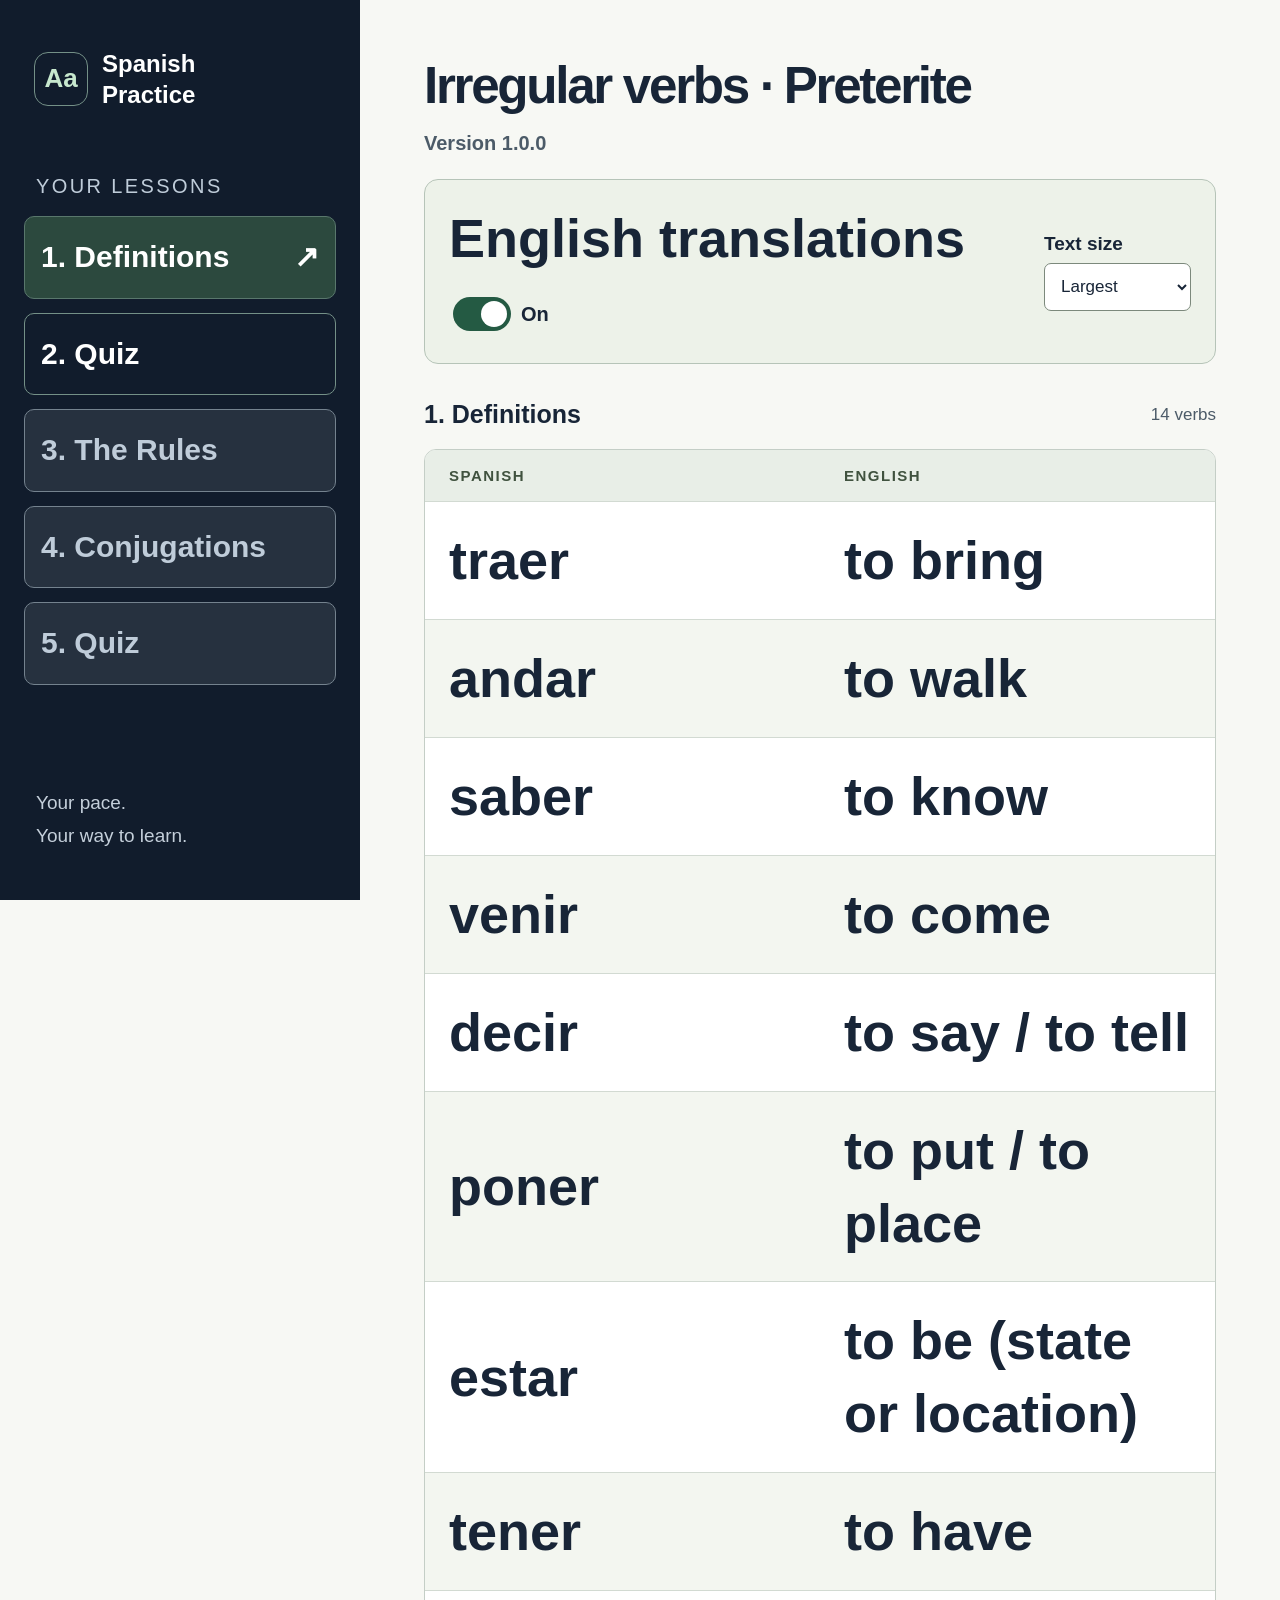
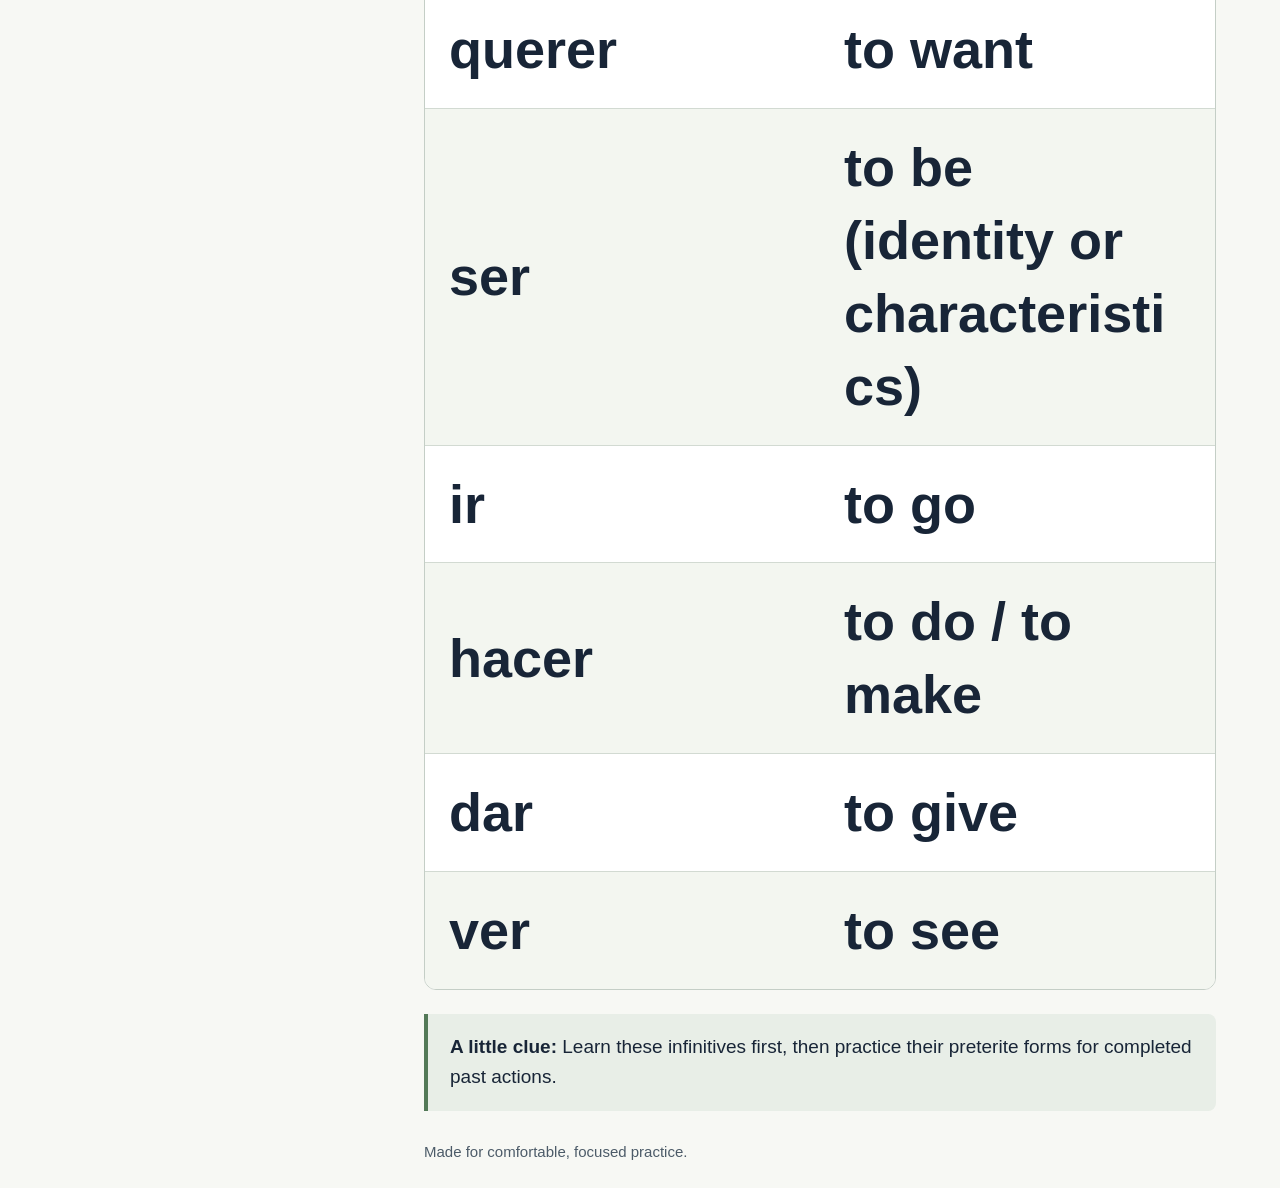
==== index.html @ ded99531 "Create irregular preterite practice lesson" ====
<!doctype html>
<html lang="en" data-text-size="largest">
<head>
  <meta charset="UTF-8">
  <meta name="viewport" content="width=device-width, initial-scale=1">
  <meta name="theme-color" content="#111c2c">
  <title>Spanish Practice · Definitions</title>
  <link rel="stylesheet" href="styles.css?v=1.0.0">
</head>
<body>
  <a class="skip-link" href="#main-content">Skip to lesson</a>
  <div class="app">
    <aside class="sidebar" aria-label="Lesson navigation">
      <div class="brand"><span class="brand-icon" aria-hidden="true">Aa</span><span>Spanish<br>Practice</span></div>
      <p class="sidebar-caption">YOUR LESSONS</p>
      <nav aria-label="Lessons">
        <button class="lesson active" id="definitions-link" aria-current="page" aria-controls="definitions">1. Definitions<span aria-hidden="true">↗</span></button>
        <button class="lesson" id="quiz-link" aria-controls="quiz">2. Quiz</button>
        <button class="lesson" id="rules-link" aria-controls="rules" disabled aria-disabled="true" title="Get 100% on 2. Quiz to unlock this lesson.">3. The Rules</button>
        <button class="lesson" id="conjugations-link" aria-controls="conjugations" disabled aria-disabled="true" title="Get 100% on 2. Quiz to unlock this lesson.">4. Conjugations</button>
        <button class="lesson" id="conjugation-quiz-link" aria-controls="quiz" disabled aria-disabled="true" title="Get 100% on 2. Quiz to unlock this lesson.">5. Quiz</button>
      </nav>
      <p class="sidebar-note">Your pace.<br>Your way to learn.</p>
    </aside>
    <main id="main-content" tabindex="-1">
      <header>
        <h1>Irregular verbs · Preterite</h1>
      </header>
      <p class="version">Version 1.0.0</p>
      <section class="controls" aria-label="Display settings">
        <div class="translation-control">
          <label id="translation-label" for="translations">English translations</label>
          <button id="translations" class="switch" role="switch" aria-checked="true" aria-labelledby="translation-label"><span class="switch-track" aria-hidden="true"><span></span></span><span id="switch-state" aria-hidden="true">On</span></button>
        </div>
        <div class="size-control"><label for="text-size">Text size</label><select id="text-size"><option value="standard">Large</option><option value="larger">Extra large</option><option value="largest" selected>Largest</option></select></div>
      </section>
      <div id="definitions">
      <section class="vocabulary" aria-labelledby="list-title">
        <div class="list-heading"><h2 id="list-title">1. Definitions</h2><span>14 verbs</span></div>
        <table>
          <caption class="sr-only">Common beginner Spanish irregular verbs and their English translations</caption>
          <thead><tr><th scope="col">SPANISH</th><th scope="col" class="english">ENGLISH</th></tr></thead>
          <tbody>
            <tr><th scope="row" lang="es">traer</th><td class="english">to bring</td></tr>
            <tr><th scope="row" lang="es">andar</th><td class="english">to walk</td></tr>
            <tr><th scope="row" lang="es">saber</th><td class="english">to know</td></tr>
            <tr><th scope="row" lang="es">venir</th><td class="english">to come</td></tr>
            <tr><th scope="row" lang="es">decir</th><td class="english">to say / to tell</td></tr>
            <tr><th scope="row" lang="es">poner</th><td class="english">to put / to place</td></tr>
            <tr><th scope="row" lang="es">estar</th><td class="english">to be (state or location)</td></tr>
            <tr><th scope="row" lang="es">tener</th><td class="english">to have</td></tr>
            <tr><th scope="row" lang="es">querer</th><td class="english">to want</td></tr>
            <tr><th scope="row" lang="es">ser</th><td class="english">to be (identity or characteristics)</td></tr>
            <tr><th scope="row" lang="es">ir</th><td class="english">to go</td></tr>
            <tr><th scope="row" lang="es">hacer</th><td class="english">to do / to make</td></tr>
            <tr><th scope="row" lang="es">dar</th><td class="english">to give</td></tr>
            <tr><th scope="row" lang="es">ver</th><td class="english">to see</td></tr>
          </tbody>
        </table>
      </section>
      <p class="tip"><strong>A little clue:</strong> Learn these infinitives first, then practice their preterite forms for completed past actions.</p>
      </div>
      <section id="quiz" aria-label="Quiz" hidden>
        <p id="quiz-progress"></p>
        <div id="quiz-question">
          <h3 id="quiz-word" lang="es" tabindex="-1"></h3>
          <div id="quiz-answers" role="group" aria-labelledby="quiz-word"></div>
        </div>
        <p id="quiz-feedback" role="status" aria-live="polite" aria-atomic="true"></p>
        <p id="quiz-answer-announcement" class="sr-only" role="status" aria-live="polite" aria-atomic="true"></p>
        <button id="quiz-restart" class="quiz-action" hidden>Start a new quiz</button>
      </section>
      <section id="rules" aria-labelledby="rules-title" hidden>
        <h2 id="rules-title" tabindex="-1">3. The Rules</h2>
        <article class="rule"><h3>1. Completed actions in the past</h3><p>Use the preterite for completed past actions. Match the form to the subject: yo, tú, él/ella/usted, nosotros/nosotras, vosotros/vosotras, ellos/ellas/ustedes. Usted uses the él/ella form; ustedes uses the ellos/ellas form.</p></article>
        <article class="rule"><h3>2. Irregular stems</h3><p>Learn these stems: traer → traj-, andar → anduv-, saber → sup-, venir → vin-, decir → dij-, poner → pus-, estar → estuv-, tener → tuv-, querer → quis-, hacer → hic-. Add -e, -iste, -o, -imos, -isteis, -ieron. These forms have no written accent marks.</p></article>
        <article class="rule"><h3>3. Special forms: hacer, decir, traer</h3><p>Hacer changes hic- to hiz- in él/ella/usted: hizo. The j-stems use -eron: dijeron and trajeron, without an i.</p></article>
        <article class="rule"><h3>4. Ser and ir share all six forms</h3><p>Fui, fuiste, fue, fuimos, fuisteis, fueron. Context tells you which verb is meant: El viaje fue tremendo (The trip was tremendous); Yo fui a Costa Rica (I went to Costa Rica).</p></article>
        <article class="rule"><h3>5. Dar and ver</h3><p>Dar: di, diste, dio, dimos, disteis, dieron. Ver: vi, viste, vio, vimos, visteis, vieron. These short forms have no written accent marks. Ver follows regular -er preterite endings without the accents on vi and vio.</p></article>
        <article class="rule"><h3>6. Find the subject, even with nos</h3><p>Nuestros profesores nos dijeron: the professors are the subject, so use ellos → dijeron. Nos means “to us”; it does not make the subject nosotros. Carmen nos dio su número: Carmen is the subject, so use ella → dio.</p></article>
        <article class="rule"><h3>7. Meaning in context</h3><p>Saber in the preterite often means “found out”: Usted supo la noticia. Tener que means “had to”: Tuve que estudiar. No querer in the preterite can mean “refused”: María no quiso ir al baile.</p></article>
        <article class="rule"><h3>8. Practice with pronouns</h3><p>Subject pronouns can be omitted when clear. The quiz asks for the verb alone. English “you” may correspond to tú or usted; learn both. Vosotros/vosotras means informal plural “you,” mainly in Spain.</p></article>
      </section>
      <section id="conjugations" aria-label="Conjugations" tabindex="-1" hidden>
        <div id="conjugation-examples"></div>
      </section>
      <footer>Made for comfortable, focused practice.</footer>
    </main>
  </div>
  <script src="conjugations.js?v=1.0.0"></script>
  <script src="app.js?v=1.0.0"></script>
</body>
</html>
---- styles.css ----
:root{color-scheme:light;--ink:#182537;--muted:#4c5b68;--paper:#f7f8f4;--accent:#245a43;--verb-size:1.75rem;font-family:Arial,Helvetica,sans-serif;font-size:20px;color:var(--ink);background:var(--paper)}
*{box-sizing:border-box}body{margin:0}button,select{font:inherit}button,select{cursor:pointer}button{touch-action:manipulation}button:focus-visible,select:focus-visible,a:focus-visible,main:focus-visible{outline:4px solid #ac4a00;outline-offset:5px}button:hover{filter:brightness(1.12)}
.skip-link{position:fixed;top:12px;left:12px;transform:translateY(-180%);z-index:10;padding:16px;background:white;color:var(--ink);font-weight:700}.skip-link:focus{transform:translateY(0)}
.app{display:grid;grid-template-columns:290px minmax(0,1fr);min-height:100vh}.sidebar{position:sticky;top:0;align-self:start;height:100dvh;overflow-y:auto;z-index:2;background:#111c2c;color:#fff;padding:48px 24px;display:flex;flex-direction:column;align-items:stretch}.brand{display:flex;align-items:center;gap:14px;font-size:1.2rem;font-weight:700;line-height:1.3;padding:0 10px}.brand-icon{display:grid;place-items:center;width:54px;height:54px;border:1px solid #749087;border-radius:14px;color:#c7e8ce;font-size:1.3rem}.sidebar-caption{font-size:.75rem;letter-spacing:.12em;color:#bfccd9;margin:65px 12px 18px}.lesson{border:1px solid #59776c;background:#2c493e;color:white;border-radius:10px;padding:21px 16px;text-align:left;width:100%;font-weight:700;display:flex;justify-content:space-between;gap:12px;font-size:1.05rem}.sidebar-note{margin:auto 12px 0;padding-top:80px;color:#c4cfda;font-size:.95rem;line-height:1.7}
main{width:100%;max-width:1150px;margin:0 auto;padding:58px clamp(24px,5vw,80px) 28px}.eyebrow{font-size:.75rem;letter-spacing:.12em;font-weight:700;color:var(--accent);margin:0 0 18px}h1{font-size:clamp(2.1rem,4vw,3rem);letter-spacing:-.045em;line-height:1.1;margin:0 0 18px}.intro{font-size:1.25rem;margin:0 0 15px}.description{max-width:760px;color:var(--muted);line-height:1.65;margin:0 0 30px;font-size:1rem}
.controls{border:1px solid #b6c4b8;border-radius:14px;padding:22px 24px;background:#edf2e9;display:flex;flex-wrap:wrap;gap:24px;align-items:center;justify-content:space-between}.translation-control{display:flex;flex-direction:column;gap:12px;align-items:flex-start;flex:1;min-width:0}.translation-control label{font-size:var(--verb-size);font-weight:700;color:var(--ink);line-height:1.35;overflow-wrap:anywhere}.size-control label{font-weight:700;font-size:.95rem}.version{font-size:1rem;font-weight:700;color:var(--muted);margin:0 0 24px}.switch{display:flex;align-items:center;gap:10px;background:transparent;border:0;padding:10px 4px;color:var(--ink);min-height:52px;font-weight:700;min-width:116px}.switch-track{display:block;width:58px;height:34px;border-radius:30px;background:var(--accent);padding:4px;flex-shrink:0}.switch-track span{display:block;background:white;width:26px;height:26px;border-radius:50%;transform:translateX(24px)}.switch[aria-checked=false] .switch-track{background:#586575}.switch[aria-checked=false] .switch-track span{transform:translateX(0)}.size-control{display:flex;flex-direction:column;gap:8px}.size-control select{background:white;color:var(--ink);border:1px solid #7c897c;border-radius:7px;padding:10px 30px 10px 12px;min-height:48px;font-size:.85rem}
.list-heading{display:flex;justify-content:space-between;align-items:center;gap:16px;margin:36px 0 20px}.list-heading h2{font-size:1.25rem;margin:0}.list-heading>span{font-size:.85rem;color:var(--muted)}table{width:100%;border-collapse:separate;border-spacing:0;table-layout:fixed;border:1px solid #c4cec6;border-radius:12px;overflow:hidden;background:white}thead th{text-align:left;background:#e8eee7;font-size:.75rem;letter-spacing:.1em;color:#40523f;padding:17px 24px}tbody th,tbody td{font-size:var(--verb-size);padding:22px 24px;text-align:left;line-height:1.35;overflow-wrap:anywhere;vertical-align:middle;border-top:1px solid #d2dad2}tbody th,tbody td{font-weight:700;color:var(--ink)}tbody tr:nth-child(even){background:#f3f6f0}[hidden]{display:none!important}.tip{background:#e8eee7;border-left:4px solid #537957;border-radius:0 8px 8px 0;padding:18px 22px;font-size:.95rem;line-height:1.6;margin:24px 0}footer{color:var(--muted);font-size:.75rem;margin-top:32px}.sr-only{position:absolute;width:1px;height:1px;padding:0;margin:-1px;overflow:hidden;clip:rect(0,0,0,0);white-space:nowrap;border:0}html[data-text-size=larger]{--verb-size:2.2rem}html[data-text-size=largest]{--verb-size:2.7rem}
@media(min-width:1500px){.sidebar{padding-top:60px}main{padding-top:70px}}
@media(max-width:900px){.app{grid-template-columns:220px minmax(0,1fr)}.sidebar{padding:32px 16px}.lesson{font-size:.9rem;padding:20px 12px}.brand{font-size:1rem}.controls{padding:20px}.translation-control{flex-wrap:wrap}main{padding:36px 24px}tbody th,tbody td{padding:20px 16px}}
@media(max-width:620px){.app{display:block}.sidebar{padding:20px;gap:20px;height:auto;max-height:40dvh}main{scroll-margin-top:42dvh}.brand{font-size:1rem}.brand br{display:none}.brand-icon{width:42px;height:42px}.sidebar-caption,.sidebar-note{display:none}.lesson{font-size:1rem;max-width:100%}main{padding:30px 16px}.controls{gap:20px}.translation-control{justify-content:space-between;width:100%;flex:auto;gap:10px}.size-control{flex-direction:row;align-items:center;justify-content:space-between;width:100%}thead th{padding:14px 12px}tbody th,tbody td{padding:20px 12px}:root{--verb-size:1.35rem}.list-heading h2{font-size:1.1rem}}
@media(forced-colors:active){.switch-track{border:2px solid ButtonText}.switch-track span{background:ButtonText}.lesson{border:2px solid ButtonText}}

/* Quiz controls share the vocabulary size and high-contrast appearance. */
.sidebar nav{display:grid;gap:14px}.lesson:not(.active){background:transparent;border-color:#749087}
#quiz{margin-top:32px}#quiz-word,.quiz-answer,#quiz-feedback{font-size:var(--verb-size);font-weight:700;color:var(--ink);line-height:1.35;overflow-wrap:anywhere}#quiz-word{margin:24px 0;scroll-margin-top:24px}#quiz-answers{display:grid;gap:16px}.quiz-answer{width:100%;text-align:left;padding:22px 24px;background:white;border:2px solid #7c897c;border-radius:12px;min-height:60px}.quiz-answer.correct{border:4px solid #245a43;background:#e5f2e5}.quiz-answer.incorrect{border:4px solid #9b2929;background:#fff0ed}.quiz-answer[aria-disabled=true]{cursor:default}.quiz-action{min-height:60px;padding:18px 24px;background:#245a43;color:white;border:2px solid #245a43;border-radius:10px;font-size:1.25rem;font-weight:700}#quiz-feedback:empty{display:none}#quiz-word:focus-visible{outline:4px solid #ac4a00;outline-offset:5px}
@media(max-width:620px){#quiz-word,.quiz-answer,.quiz-action{scroll-margin-top:42dvh}.sidebar{gap:12px;padding:16px 20px}.sidebar nav{gap:10px}.lesson{padding:14px 12px}}

/* Keep all quiz content at the largest reading size. */
#quiz{--verb-size:2.7rem}#quiz-title,#quiz-progress,#quiz-question>p,#quiz .quiz-action{font-size:var(--verb-size);font-weight:700;line-height:1.35;overflow-wrap:anywhere}

#quiz{--quiz-sticky-top:0px}#quiz-progress{position:sticky;top:var(--quiz-sticky-top);z-index:1;background:var(--paper);padding:16px 0;margin:0;border-bottom:2px solid #b6c4b8}#quiz-word,#quiz .quiz-answer,#quiz .quiz-action{scroll-margin-top:calc(var(--quiz-sticky-top) + var(--quiz-progress-height, 180px) + 20px)}
@media(max-width:620px){#quiz{--quiz-sticky-top:var(--sidebar-height, 40dvh)}}

main.quiz-view{padding-top:20px}.quiz-view #quiz{margin-top:0}.lesson:disabled,.lesson[aria-disabled=true]{color:#bfccd9;border-color:#74828e;background:#26313f;cursor:not-allowed}.lesson:disabled:hover{filter:none}

.quiz-answer.correct{background:#d4f0ce;color:#173b2c;border-color:#245a43}.quiz-answer.incorrect{background:#f6caca;color:#601d1d;border-color:#a64444}.quiz-answer[aria-disabled=true]:hover{filter:none}

.quiz-answer.correct.correction{background:#245a43;color:#fff;border-color:#173b2c}
.quiz-answer.correction{display:flex;align-items:center;gap:16px 32px;flex-wrap:wrap}.quiz-explanation{flex:1 1 360px;font-size:1em;font-weight:400;line-height:1.4}

#rules{font-size:var(--verb-size);font-weight:700;line-height:1.5;overflow-wrap:anywhere}#rules h2,#rules h3{font-size:inherit;line-height:1.3}#rules .rule{margin:28px 0;padding:24px;background:#fff;border:1px solid #b6c4b8;border-radius:12px}#rules p,#rules li{margin:20px 0}#rules ul{padding-left:1.2em}#rules-title:focus-visible{outline:4px solid #ac4a00;outline-offset:5px}
@media(max-width:620px){#rules-title{scroll-margin-top:calc(var(--sidebar-height, 40dvh) + 20px)}#rules .rule{padding:18px}}

#conjugations{font-size:var(--verb-size);font-weight:700;line-height:1.4;overflow-wrap:anywhere}#conjugations h2,#conjugations h3{font-size:inherit}.conjugation-verb{margin:32px 0;background:white;border:1px solid #b6c4b8;border-radius:12px;overflow:hidden}.conjugation-verb h3{padding:24px;margin:0;background:#e8eee7}.conjugation-verb dl{margin:0}.conjugation-pair{display:grid;grid-template-columns:1fr 1fr;gap:24px;padding:24px;border-top:1px solid #c4cec6}.conjugation-pair:nth-child(even){background:#f3f6f0}.conjugation-pair dd{margin:0}#conjugations-title:focus-visible{outline:4px solid #ac4a00;outline-offset:5px}
@media(max-width:900px){.conjugation-pair{grid-template-columns:1fr;gap:16px}}@media(max-width:620px){#conjugations-title{scroll-margin-top:calc(var(--sidebar-height, 40dvh) + 20px)}}

.conjugation-verb h3{text-decoration:underline;text-underline-offset:.15em;text-decoration-thickness:.06em}#conjugations:focus-visible{outline:4px solid #ac4a00;outline-offset:5px}@media(max-width:620px){#conjugations{scroll-margin-top:calc(var(--sidebar-height, 40dvh) + 20px)}}

/* Larger lesson labels, with wrapping and scrolling for smaller screens. */
.sidebar .lesson{font-size:1.5rem;line-height:1.35;padding:20px 16px;overflow-wrap:anywhere;min-width:0}.sidebar .sidebar-caption{font-size:1rem}.sidebar .lesson span{flex-shrink:0}

@media(min-width:901px){.app{grid-template-columns:360px minmax(0,1fr)}}
.sidebar .lesson{white-space:normal;overflow-wrap:anywhere}
@media(max-width:620px){.sidebar .lesson{font-size:clamp(1.1rem,5.4vw,1.5rem);padding-inline:10px}}

/* Fit practice to the browser viewport, including shorter laptop windows. */
main.quiz-view{max-width:1500px;padding:16px clamp(16px,3vw,48px);min-height:100dvh;display:flex;flex-direction:column}
.quiz-view #quiz{flex:1;display:flex;flex-direction:column}
#quiz-question{flex:1;display:flex;flex-direction:column}
#quiz-answers{flex:1;grid-template-columns:minmax(0,1fr);grid-auto-rows:1fr}
#quiz-restart{align-self:flex-start}
#quiz{--verb-size:clamp(1.2rem,min(3.2vw,5.5dvh),2.7rem)}
#quiz-progress{font-size:clamp(1rem,3.5dvh,1.8rem);padding:8px 0}
#quiz-word{margin:16px 0}
#quiz-answers{gap:12px}
.quiz-answer{padding:12px 20px;min-height:56px}
/* Reserve the same border space when an answer is graded. */
.quiz-answer.correct,.quiz-answer.incorrect{border-width:2px}
.quiz-view footer{margin-top:16px}
@media(min-width:901px) and (max-height:800px){
  .sidebar{padding-top:24px;padding-bottom:24px}
  .sidebar-caption{margin-top:24px}
  .sidebar .lesson{padding-block:12px}
  .sidebar-note{padding-top:24px}
}
@media(min-width:621px) and (max-width:900px){
  .sidebar .lesson{font-size:1rem;padding:14px 10px}
  .sidebar-caption{margin-top:24px}
  .sidebar-note{padding-top:24px}
}
@media(max-width:620px){
  .sidebar{position:relative;max-height:none;padding:12px 16px;gap:10px}
  .sidebar .brand{font-size:.85rem}
  .brand-icon{width:32px;height:32px}
  .sidebar nav{grid-template-columns:repeat(3,minmax(0,1fr));gap:6px}
  .sidebar .lesson{font-size:.75rem;padding:8px;min-height:44px;gap:4px}
  .sidebar .lesson span{display:none}
  main{scroll-margin-top:16px}
  main.quiz-view{min-height:calc(100dvh - var(--sidebar-height, 180px))}
  #quiz{--quiz-sticky-top:0px;--verb-size:clamp(1.1rem,3.8dvh,1.5rem)}
  #quiz-word{margin:12px 0}
  #quiz-answers{gap:8px;grid-auto-rows:auto}
  .quiz-answer{padding:8px 12px;min-height:48px}
  #rules-title,#conjugations,#conjugations-title{scroll-margin-top:16px}
}
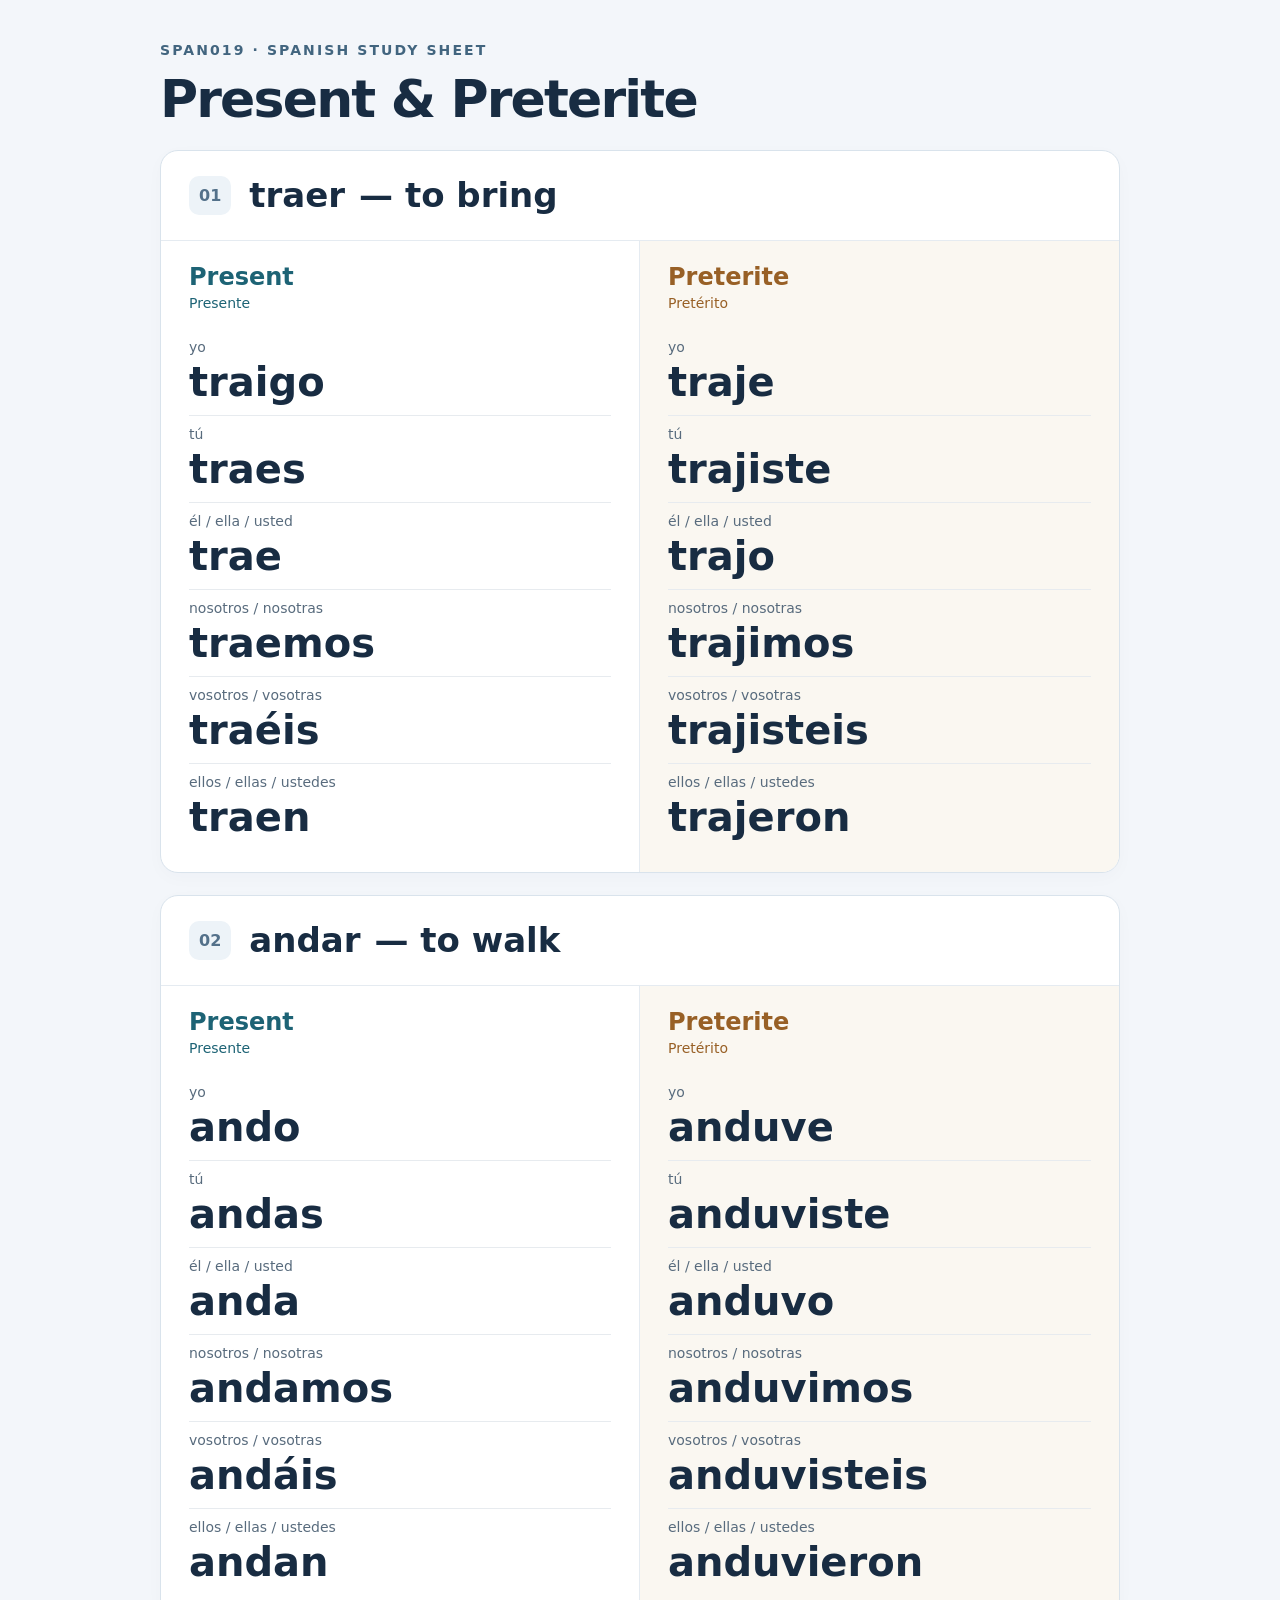
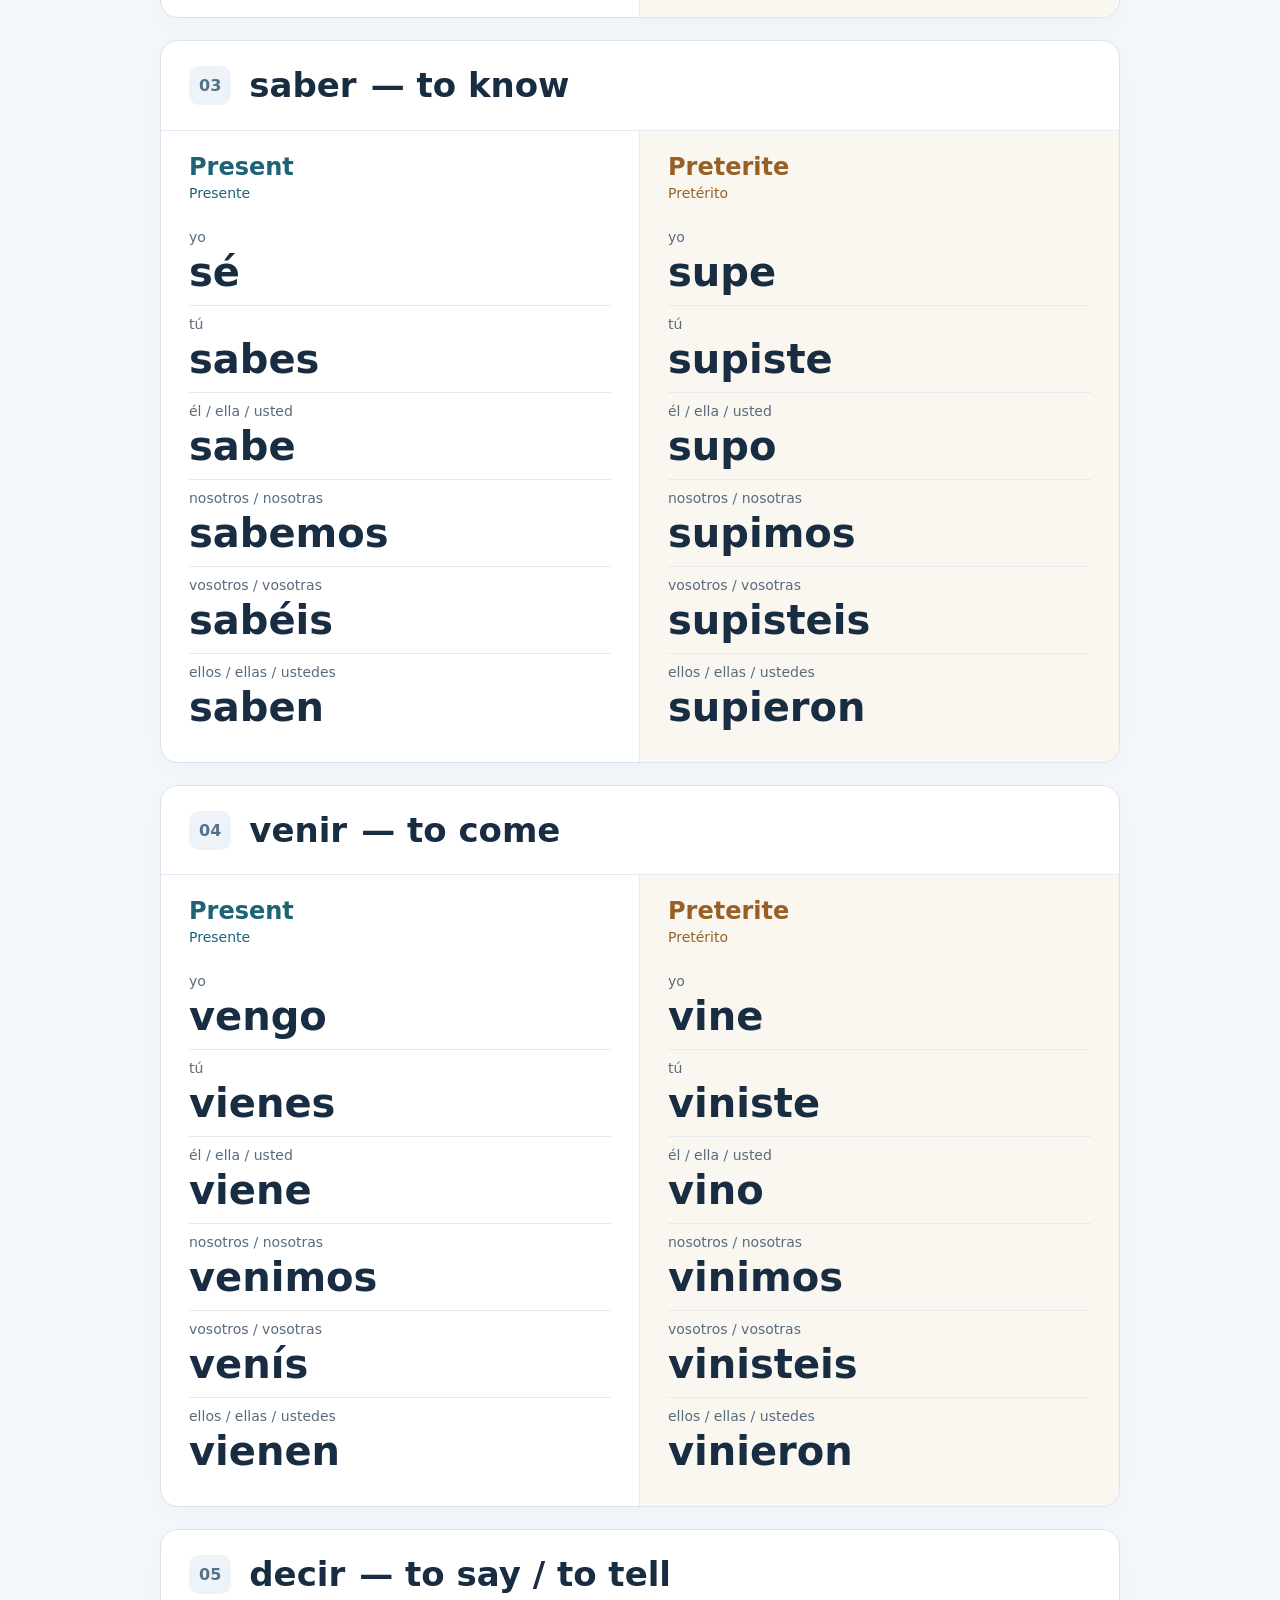
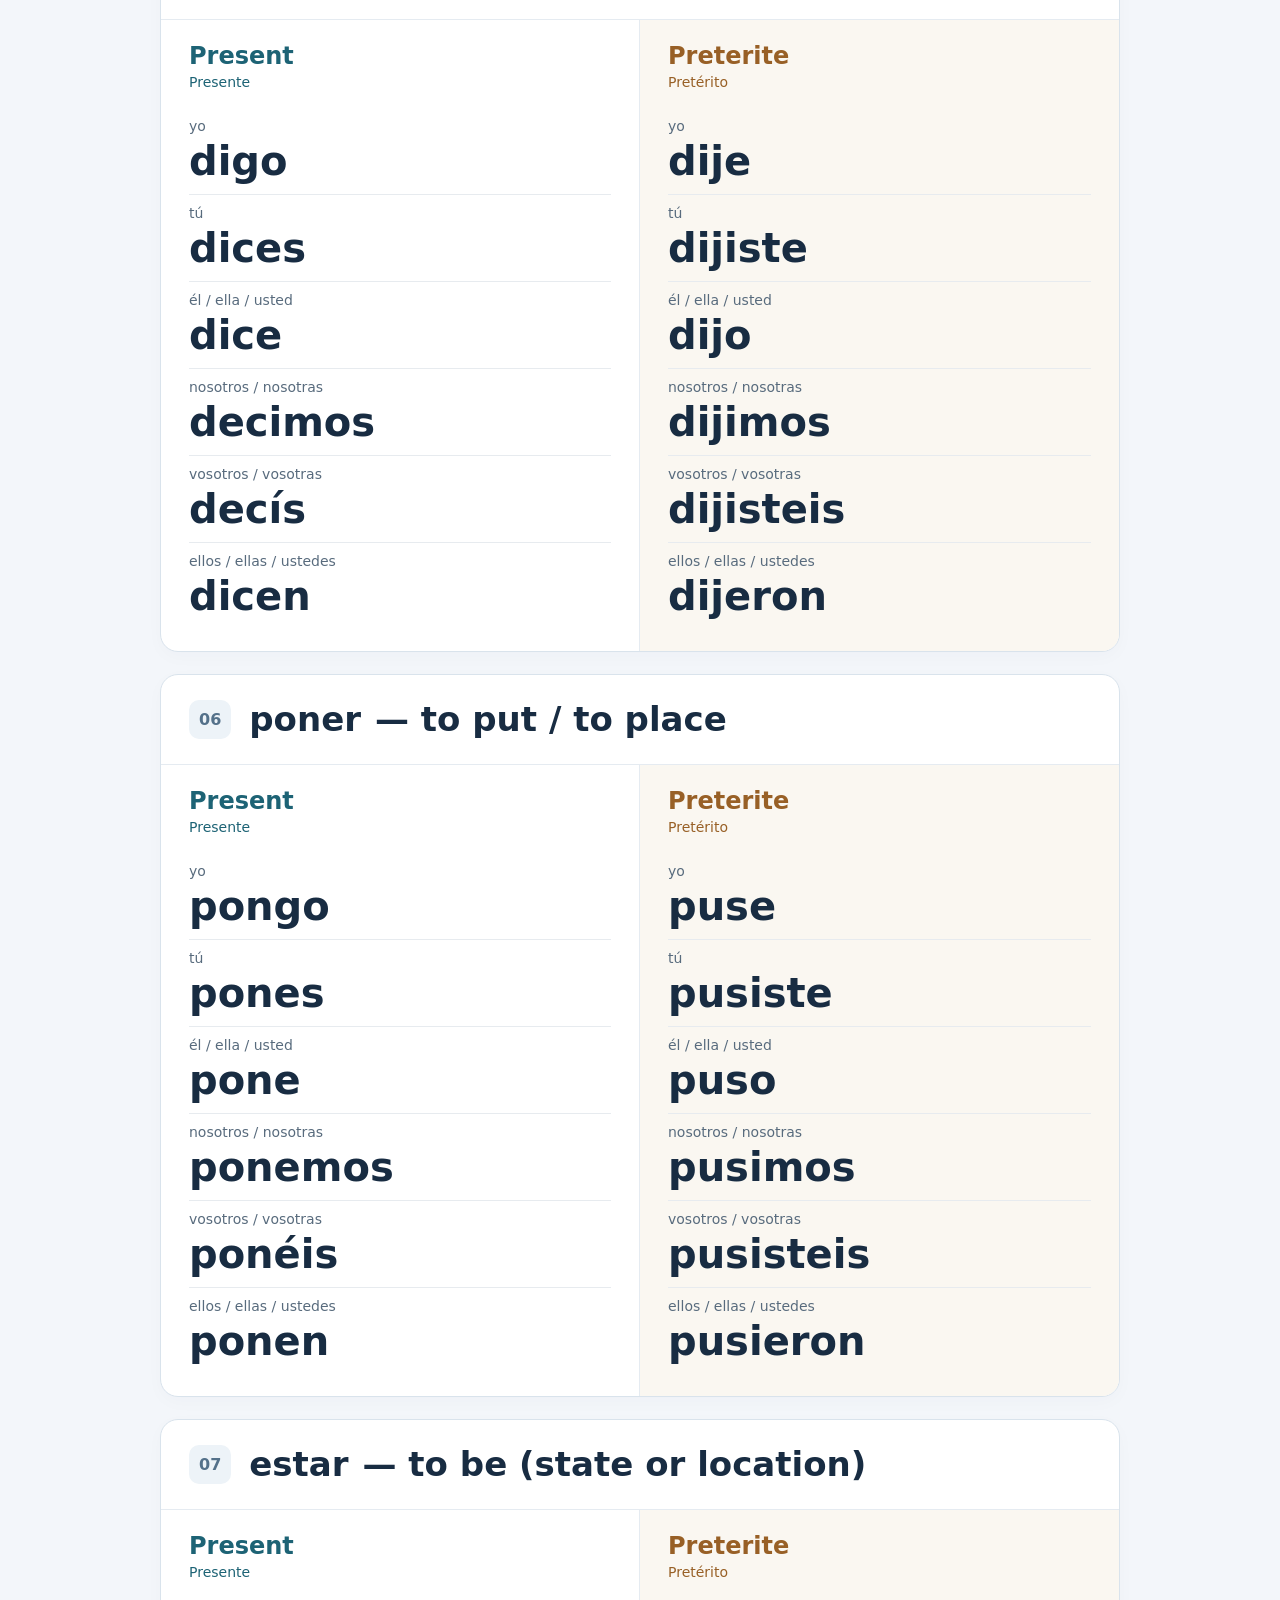
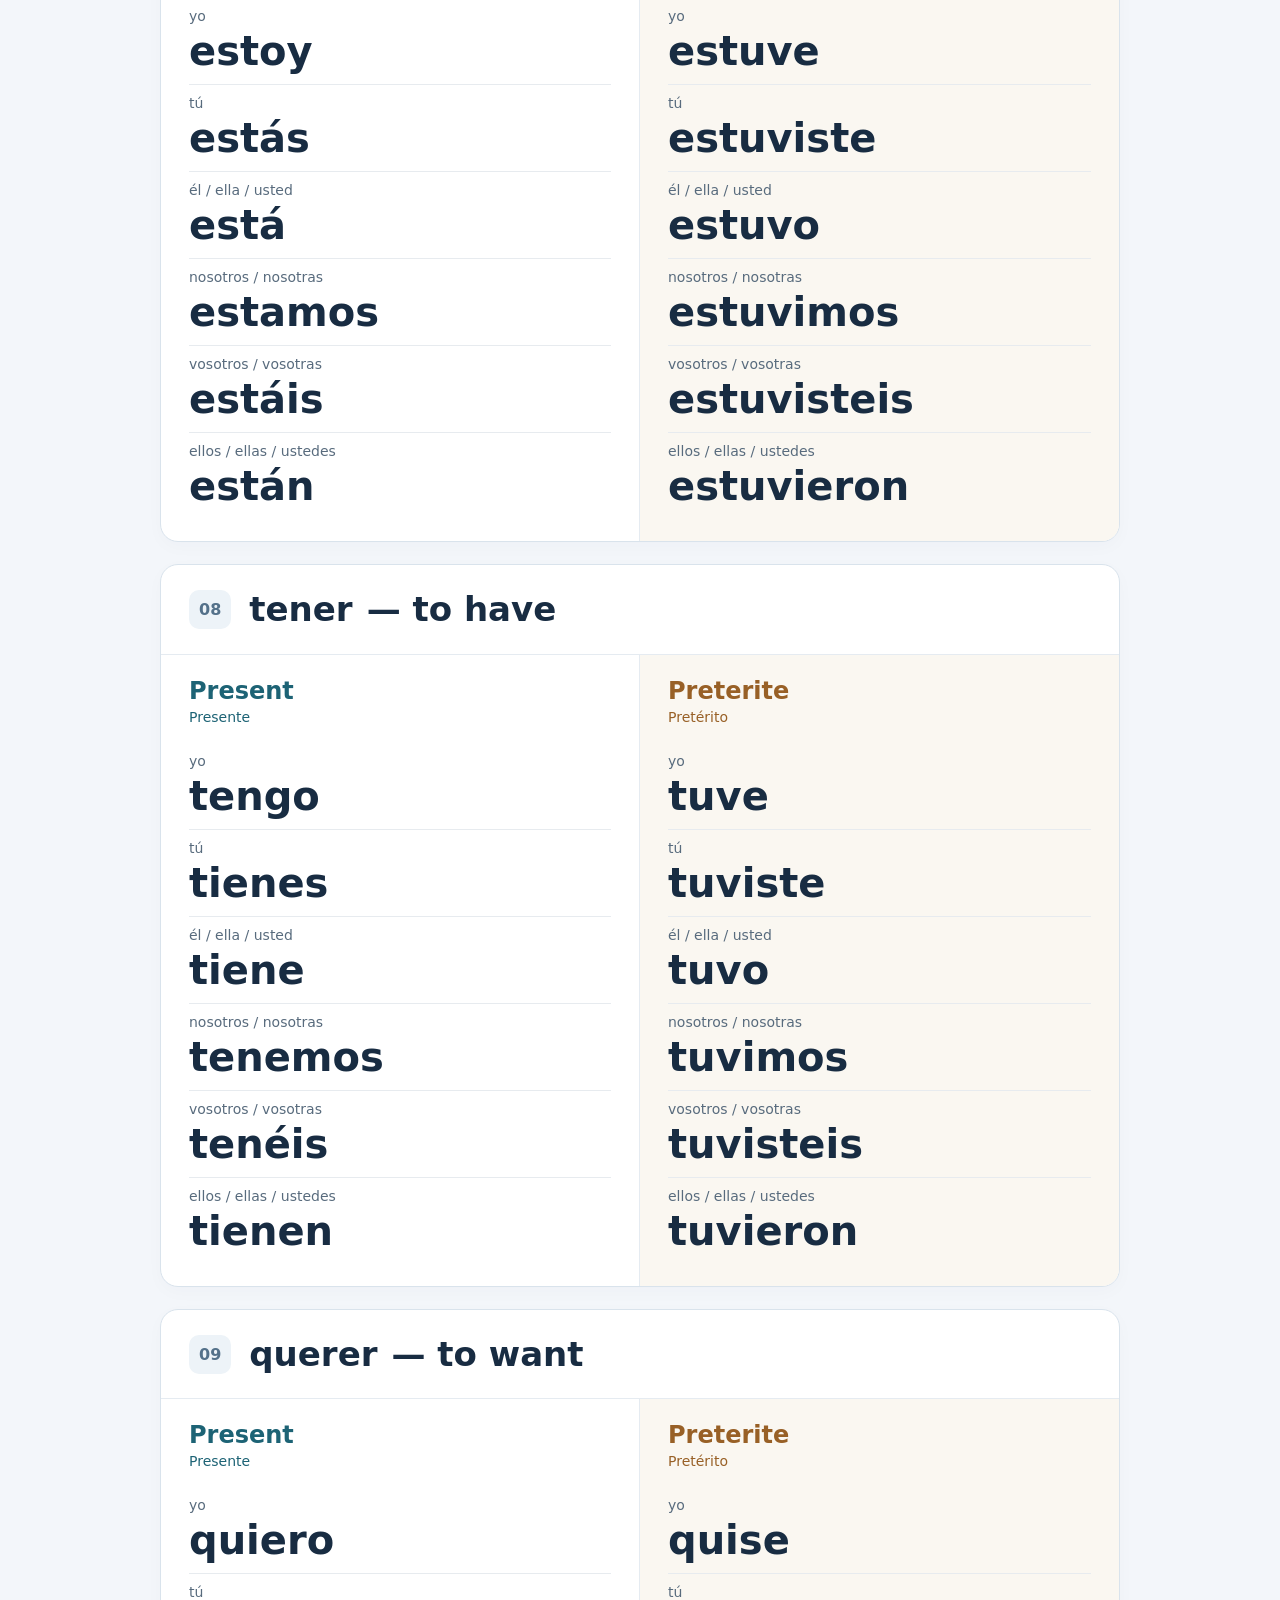
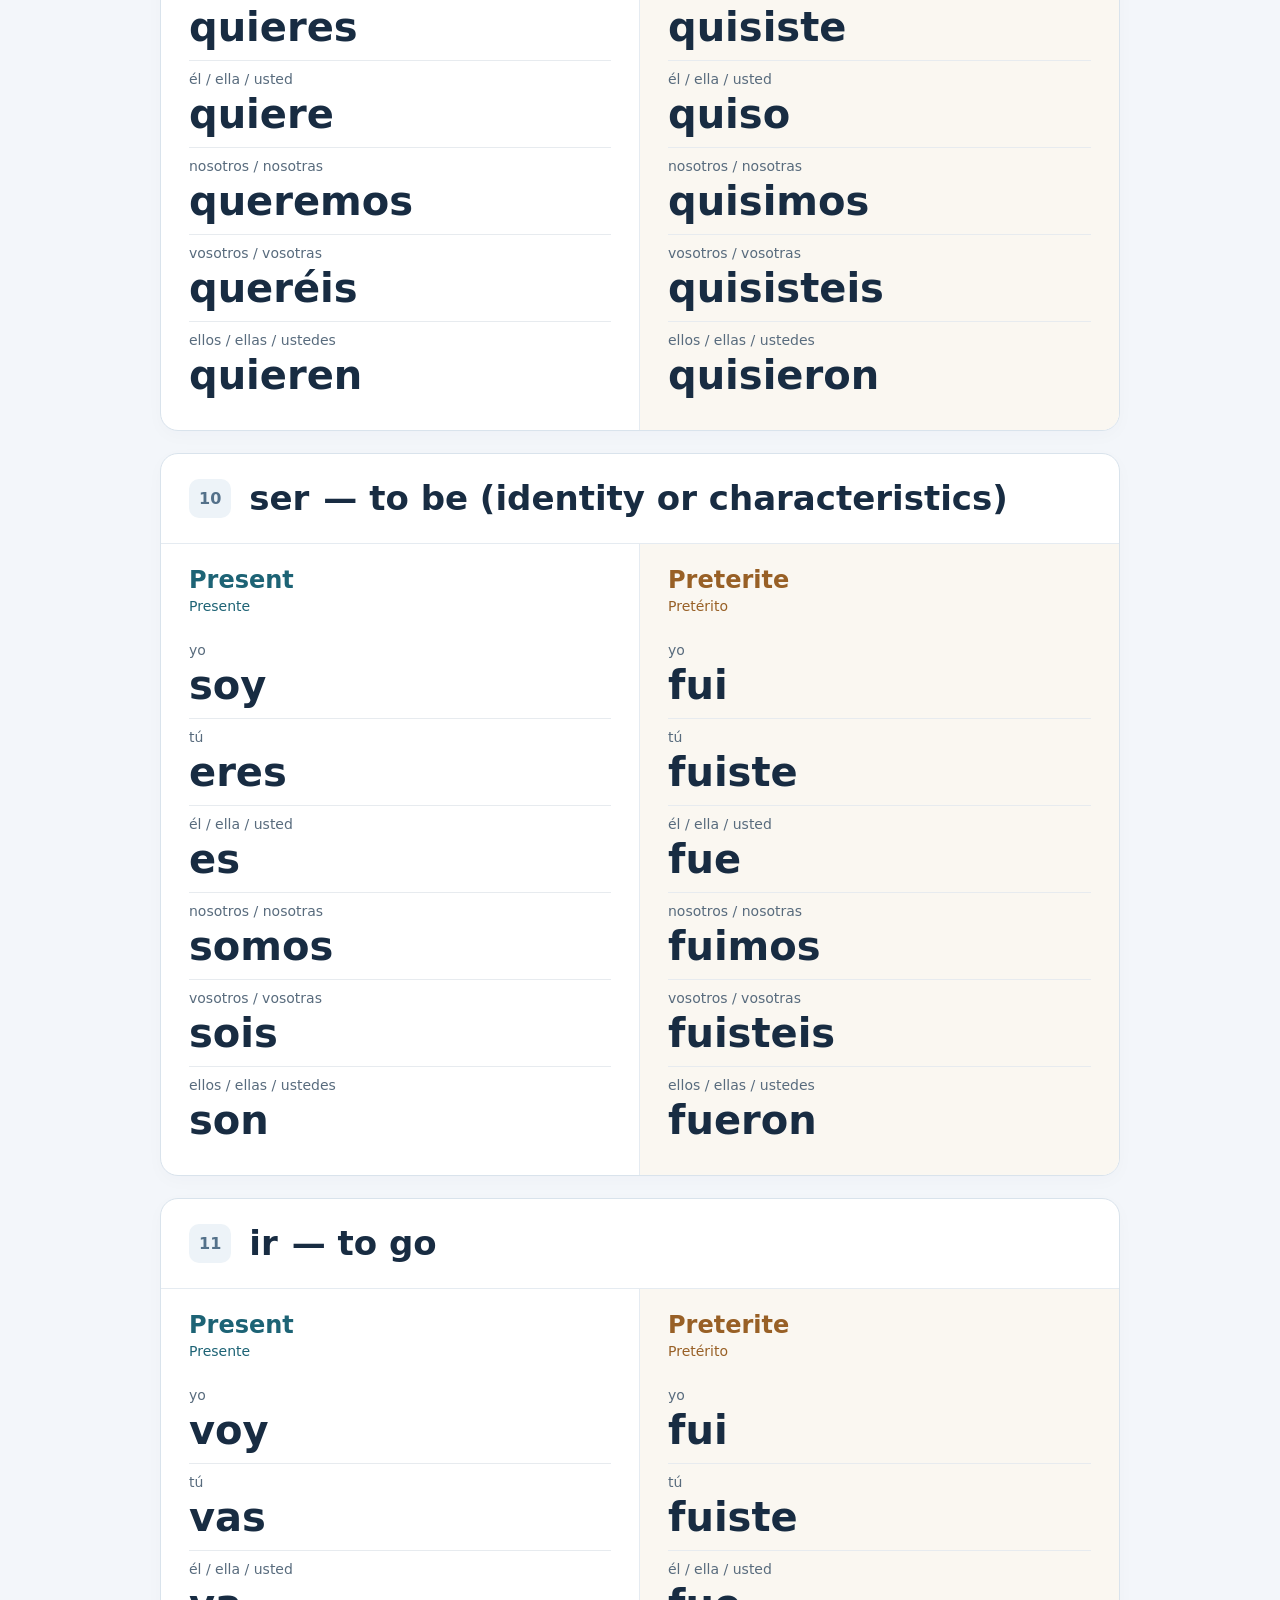
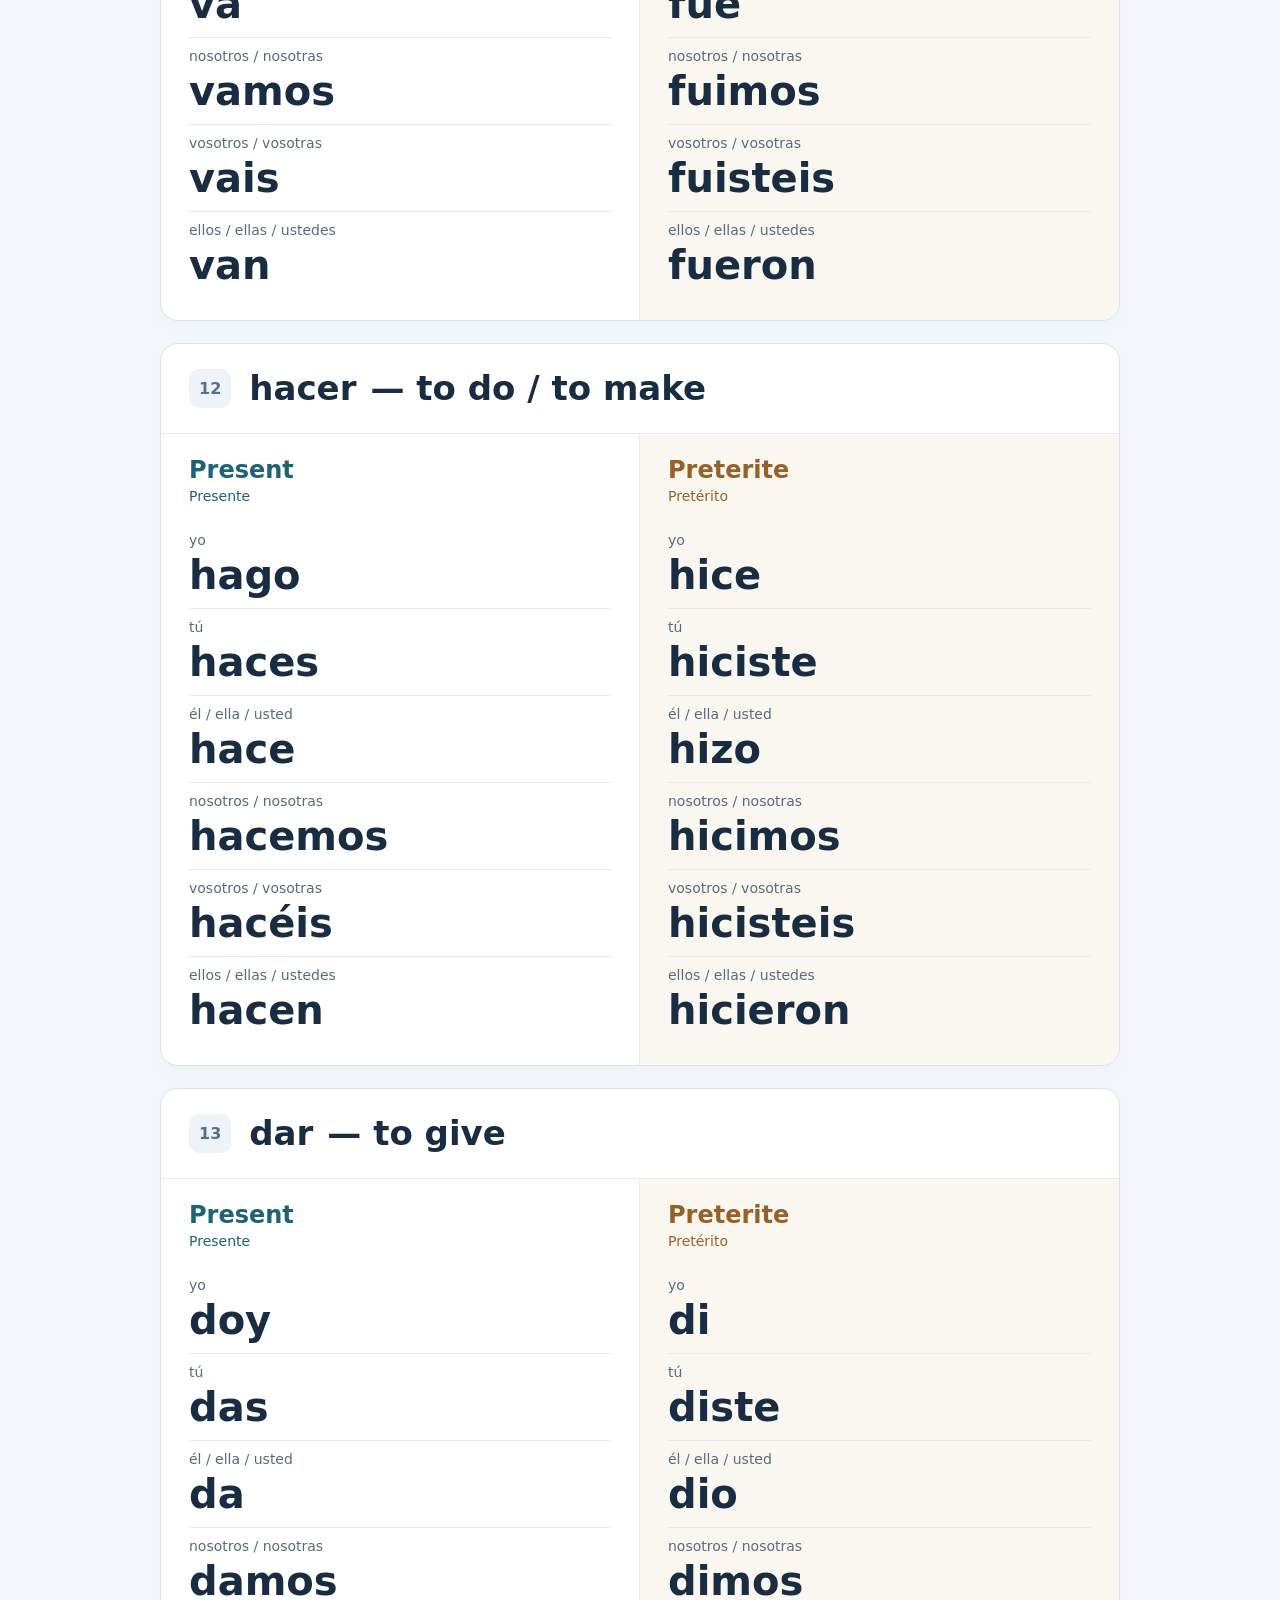
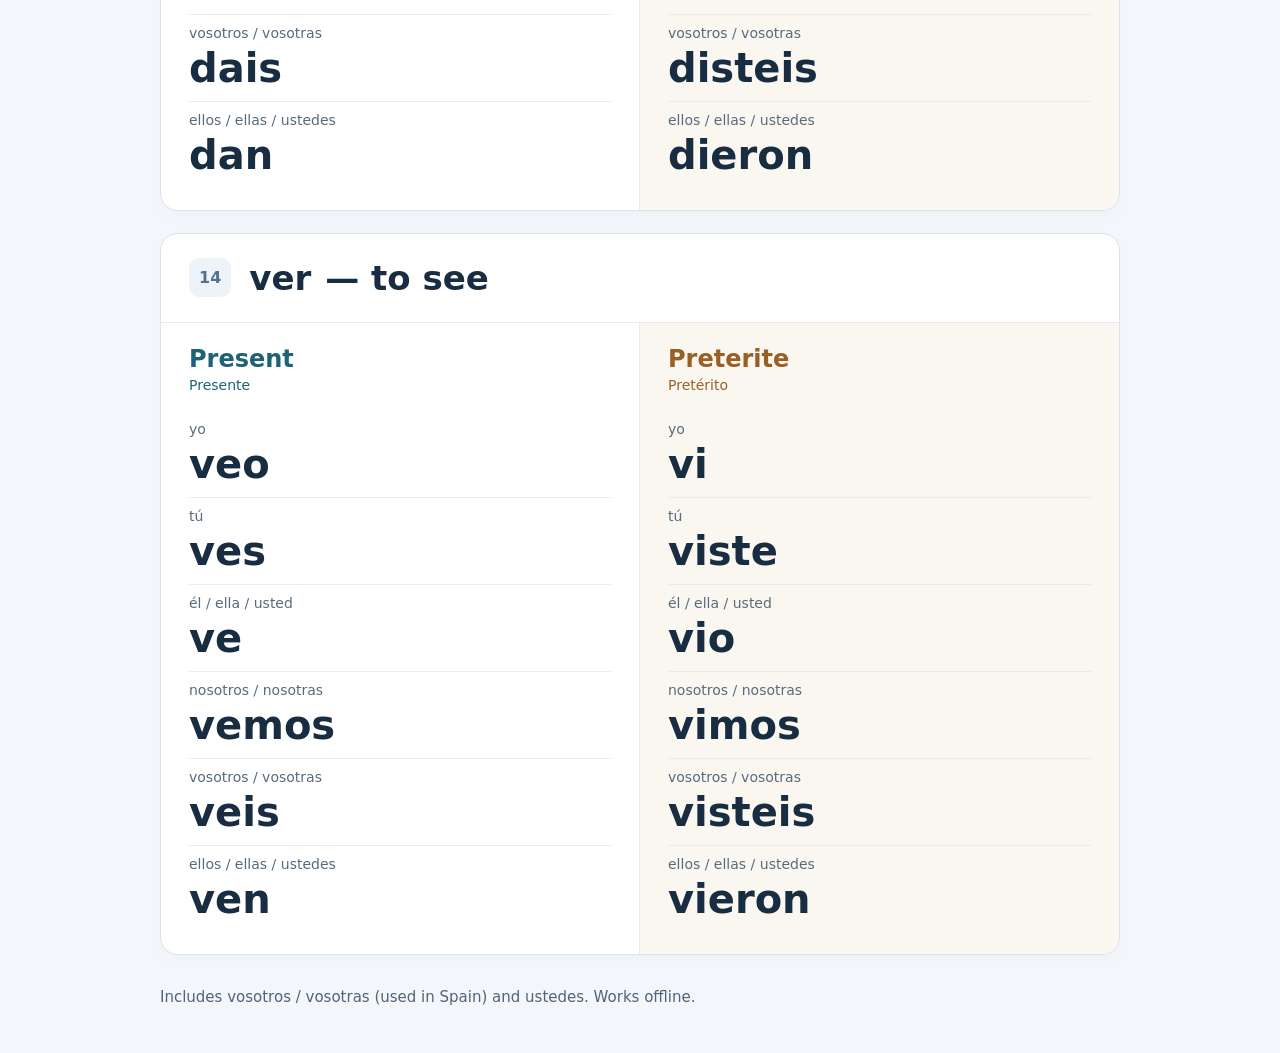
==== commit ca247724: "Match span018 with present and preterite columns" ====
--- a/index.html
+++ b/index.html
@@ -1,93 +1,22 @@
 <!doctype html>
-<html lang="en" data-text-size="largest">
-<head>
-  <meta charset="UTF-8">
-  <meta name="viewport" content="width=device-width, initial-scale=1">
-  <meta name="theme-color" content="#111c2c">
-  <title>Spanish Practice · Definitions</title>
-  <link rel="stylesheet" href="styles.css?v=1.0.0">
-</head>
-<body>
-  <a class="skip-link" href="#main-content">Skip to lesson</a>
-  <div class="app">
-    <aside class="sidebar" aria-label="Lesson navigation">
-      <div class="brand"><span class="brand-icon" aria-hidden="true">Aa</span><span>Spanish<br>Practice</span></div>
-      <p class="sidebar-caption">YOUR LESSONS</p>
-      <nav aria-label="Lessons">
-        <button class="lesson active" id="definitions-link" aria-current="page" aria-controls="definitions">1. Definitions<span aria-hidden="true">↗</span></button>
-        <button class="lesson" id="quiz-link" aria-controls="quiz">2. Quiz</button>
-        <button class="lesson" id="rules-link" aria-controls="rules" disabled aria-disabled="true" title="Get 100% on 2. Quiz to unlock this lesson.">3. The Rules</button>
-        <button class="lesson" id="conjugations-link" aria-controls="conjugations" disabled aria-disabled="true" title="Get 100% on 2. Quiz to unlock this lesson.">4. Conjugations</button>
-        <button class="lesson" id="conjugation-quiz-link" aria-controls="quiz" disabled aria-disabled="true" title="Get 100% on 2. Quiz to unlock this lesson.">5. Quiz</button>
-      </nav>
-      <p class="sidebar-note">Your pace.<br>Your way to learn.</p>
-    </aside>
-    <main id="main-content" tabindex="-1">
-      <header>
-        <h1>Irregular verbs · Preterite</h1>
-      </header>
-      <p class="version">Version 1.0.0</p>
-      <section class="controls" aria-label="Display settings">
-        <div class="translation-control">
-          <label id="translation-label" for="translations">English translations</label>
-          <button id="translations" class="switch" role="switch" aria-checked="true" aria-labelledby="translation-label"><span class="switch-track" aria-hidden="true"><span></span></span><span id="switch-state" aria-hidden="true">On</span></button>
-        </div>
-        <div class="size-control"><label for="text-size">Text size</label><select id="text-size"><option value="standard">Large</option><option value="larger">Extra large</option><option value="largest" selected>Largest</option></select></div>
-      </section>
-      <div id="definitions">
-      <section class="vocabulary" aria-labelledby="list-title">
-        <div class="list-heading"><h2 id="list-title">1. Definitions</h2><span>14 verbs</span></div>
-        <table>
-          <caption class="sr-only">Common beginner Spanish irregular verbs and their English translations</caption>
-          <thead><tr><th scope="col">SPANISH</th><th scope="col" class="english">ENGLISH</th></tr></thead>
-          <tbody>
-            <tr><th scope="row" lang="es">traer</th><td class="english">to bring</td></tr>
-            <tr><th scope="row" lang="es">andar</th><td class="english">to walk</td></tr>
-            <tr><th scope="row" lang="es">saber</th><td class="english">to know</td></tr>
-            <tr><th scope="row" lang="es">venir</th><td class="english">to come</td></tr>
-            <tr><th scope="row" lang="es">decir</th><td class="english">to say / to tell</td></tr>
-            <tr><th scope="row" lang="es">poner</th><td class="english">to put / to place</td></tr>
-            <tr><th scope="row" lang="es">estar</th><td class="english">to be (state or location)</td></tr>
-            <tr><th scope="row" lang="es">tener</th><td class="english">to have</td></tr>
-            <tr><th scope="row" lang="es">querer</th><td class="english">to want</td></tr>
-            <tr><th scope="row" lang="es">ser</th><td class="english">to be (identity or characteristics)</td></tr>
-            <tr><th scope="row" lang="es">ir</th><td class="english">to go</td></tr>
-            <tr><th scope="row" lang="es">hacer</th><td class="english">to do / to make</td></tr>
-            <tr><th scope="row" lang="es">dar</th><td class="english">to give</td></tr>
-            <tr><th scope="row" lang="es">ver</th><td class="english">to see</td></tr>
-          </tbody>
-        </table>
-      </section>
-      <p class="tip"><strong>A little clue:</strong> Learn these infinitives first, then practice their preterite forms for completed past actions.</p>
-      </div>
-      <section id="quiz" aria-label="Quiz" hidden>
-        <p id="quiz-progress"></p>
-        <div id="quiz-question">
-          <h3 id="quiz-word" lang="es" tabindex="-1"></h3>
-          <div id="quiz-answers" role="group" aria-labelledby="quiz-word"></div>
-        </div>
-        <p id="quiz-feedback" role="status" aria-live="polite" aria-atomic="true"></p>
-        <p id="quiz-answer-announcement" class="sr-only" role="status" aria-live="polite" aria-atomic="true"></p>
-        <button id="quiz-restart" class="quiz-action" hidden>Start a new quiz</button>
-      </section>
-      <section id="rules" aria-labelledby="rules-title" hidden>
-        <h2 id="rules-title" tabindex="-1">3. The Rules</h2>
-        <article class="rule"><h3>1. Completed actions in the past</h3><p>Use the preterite for completed past actions. Match the form to the subject: yo, tú, él/ella/usted, nosotros/nosotras, vosotros/vosotras, ellos/ellas/ustedes. Usted uses the él/ella form; ustedes uses the ellos/ellas form.</p></article>
-        <article class="rule"><h3>2. Irregular stems</h3><p>Learn these stems: traer → traj-, andar → anduv-, saber → sup-, venir → vin-, decir → dij-, poner → pus-, estar → estuv-, tener → tuv-, querer → quis-, hacer → hic-. Add -e, -iste, -o, -imos, -isteis, -ieron. These forms have no written accent marks.</p></article>
-        <article class="rule"><h3>3. Special forms: hacer, decir, traer</h3><p>Hacer changes hic- to hiz- in él/ella/usted: hizo. The j-stems use -eron: dijeron and trajeron, without an i.</p></article>
-        <article class="rule"><h3>4. Ser and ir share all six forms</h3><p>Fui, fuiste, fue, fuimos, fuisteis, fueron. Context tells you which verb is meant: El viaje fue tremendo (The trip was tremendous); Yo fui a Costa Rica (I went to Costa Rica).</p></article>
-        <article class="rule"><h3>5. Dar and ver</h3><p>Dar: di, diste, dio, dimos, disteis, dieron. Ver: vi, viste, vio, vimos, visteis, vieron. These short forms have no written accent marks. Ver follows regular -er preterite endings without the accents on vi and vio.</p></article>
-        <article class="rule"><h3>6. Find the subject, even with nos</h3><p>Nuestros profesores nos dijeron: the professors are the subject, so use ellos → dijeron. Nos means “to us”; it does not make the subject nosotros. Carmen nos dio su número: Carmen is the subject, so use ella → dio.</p></article>
-        <article class="rule"><h3>7. Meaning in context</h3><p>Saber in the preterite often means “found out”: Usted supo la noticia. Tener que means “had to”: Tuve que estudiar. No querer in the preterite can mean “refused”: María no quiso ir al baile.</p></article>
-        <article class="rule"><h3>8. Practice with pronouns</h3><p>Subject pronouns can be omitted when clear. The quiz asks for the verb alone. English “you” may correspond to tú or usted; learn both. Vosotros/vosotras means informal plural “you,” mainly in Spain.</p></article>
-      </section>
-      <section id="conjugations" aria-label="Conjugations" tabindex="-1" hidden>
-        <div id="conjugation-examples"></div>
-      </section>
-      <footer>Made for comfortable, focused practice.</footer>
-    </main>
-  </div>
-  <script src="conjugations.js?v=1.0.0"></script>
-  <script src="app.js?v=1.0.0"></script>
-</body>
-</html>
+<html lang="en"><head><meta charset="utf-8"><meta name="viewport" content="width=device-width,initial-scale=1">
+<title>span019 · Present &amp; Preterite</title><meta name="description" content="14 irregular verb infinitives, with present and preterite conjugations side by side.">
+<style>
+:root{font-family:system-ui,-apple-system,sans-serif;color:#182c42;background:#f3f6fa}*{box-sizing:border-box}body{margin:0}main{max-width:1000px;margin:auto;padding:42px 20px}h1{font-size:clamp(32px,5vw,52px);letter-spacing:-.035em;line-height:1.12;margin:12px 0 16px}.eyebrow{font-size:14px;text-transform:uppercase;letter-spacing:.15em;font-weight:750;color:#42657f}.intro{font-size:20px;line-height:1.6;color:#516478;max-width:720px}.tools{display:flex;gap:16px;align-items:end;flex-wrap:wrap;margin:28px 0}label{flex:1;min-width:200px;font-weight:650}input{display:block;width:100%;margin-top:8px;padding:14px;border:1px solid #afc1d0;border-radius:10px;font:inherit;background:white}button{font:inherit;padding:14px 20px;border:1px solid #183e59;border-radius:10px;background:#183e59;color:white;cursor:pointer}input:focus-visible,button:focus-visible,a:focus-visible{outline:3px solid #df9722;outline-offset:3px}#count{color:#516478}.verb{background:white;border:1px solid #d9e3ec;border-radius:18px;margin:22px 0;overflow:hidden;box-shadow:0 5px 18px #182c4206}.verb>header{display:flex;gap:18px;align-items:center;padding:24px 28px;border-bottom:1px solid #e5ebf1}.number{color:#54718a;background:#edf3f8;border-radius:10px;padding:10px;font-size:16px;font-weight:700}h2{display:flex;flex-wrap:wrap;gap:8px 14px;font-size:34px;font-weight:700;margin:0;line-height:1.2;min-width:0}.columns{display:grid;grid-template-columns:repeat(2,minmax(0,1fr))}.tense{padding:22px 28px}.present{border-right:1px solid #e5ebf1}.preterite{background:#faf7f1}h3{font-size:24px;color:#1d6375;margin:0 0 18px}.preterite h3{color:#986026}h3 small{display:block;font-size:14px;font-weight:500;margin-top:4px}ul{list-style:none;padding:0;margin:0}li{padding:10px 0;border-bottom:1px solid #e7ebef}li:last-child{border:0}.subject{display:block;font-size:14px;color:#586b7d;margin-bottom:4px}strong{font-size:clamp(26px,4vw,40px);font-weight:650;overflow-wrap:anywhere}.note{padding:16px 28px;margin:0;background:#edf6f9;color:#24536a;line-height:1.5}footer{margin-top:30px;color:#516478;font-size:15px;line-height:1.7}a{color:#245d83}[hidden]{display:none!important}@media(max-width:500px){main{padding:25px 12px}.tense{padding:18px 12px}.verb>header{padding:20px 16px;gap:12px}h3{font-size:21px}.subject{font-size:12px}h2{font-size:30px}.note{padding:14px 16px}}@media print{body{background:white}main{padding:0}.tools,#count{display:none}.verb{break-inside:avoid;box-shadow:none;margin:14px 0}h1{font-size:30px}.intro{font-size:14px}.tense{padding:12px 20px}li{padding:5px 0}strong{font-size:28px}footer{font-size:12px}}
+</style></head><body><main>
+<header><div class="eyebrow">span019 · Spanish study sheet</div><h1>Present &amp; Preterite</h1><p class="intro" hidden>The 14 infinitives from your irregular verb exercise. Compare each verb’s present tense with its completed past tense, side by side.</p></header>
+<div class="tools" hidden><label for="search">Find a verb<input id="search" type="search" placeholder="Search Spanish or English…" autocomplete="off"></label><button id="print" type="button">Print study sheet</button></div>
+<p id="count" role="status" hidden>14 verbs</p><div id="verbs"><article class="verb" data-search="traer to bring"><header><span class="number">01</span><h2><span lang="es">traer</span><span lang="en">— to bring</span></h2></header><div class="columns"><section class="tense present" aria-label="traer: Present"><h3>Present<small>Presente</small></h3><ul lang="es"><li><span class="subject">yo</span><strong>traigo</strong></li><li><span class="subject">tú</span><strong>traes</strong></li><li><span class="subject">él / ella / usted</span><strong>trae</strong></li><li><span class="subject">nosotros / nosotras</span><strong>traemos</strong></li><li><span class="subject">vosotros / vosotras</span><strong>traéis</strong></li><li><span class="subject">ellos / ellas / ustedes</span><strong>traen</strong></li></ul></section><section class="tense preterite" aria-label="traer: Preterite"><h3>Preterite<small>Pretérito</small></h3><ul lang="es"><li><span class="subject">yo</span><strong>traje</strong></li><li><span class="subject">tú</span><strong>trajiste</strong></li><li><span class="subject">él / ella / usted</span><strong>trajo</strong></li><li><span class="subject">nosotros / nosotras</span><strong>trajimos</strong></li><li><span class="subject">vosotros / vosotras</span><strong>trajisteis</strong></li><li><span class="subject">ellos / ellas / ustedes</span><strong>trajeron</strong></li></ul></section></div></article><article class="verb" data-search="andar to walk"><header><span class="number">02</span><h2><span lang="es">andar</span><span lang="en">— to walk</span></h2></header><div class="columns"><section class="tense present" aria-label="andar: Present"><h3>Present<small>Presente</small></h3><ul lang="es"><li><span class="subject">yo</span><strong>ando</strong></li><li><span class="subject">tú</span><strong>andas</strong></li><li><span class="subject">él / ella / usted</span><strong>anda</strong></li><li><span class="subject">nosotros / nosotras</span><strong>andamos</strong></li><li><span class="subject">vosotros / vosotras</span><strong>andáis</strong></li><li><span class="subject">ellos / ellas / ustedes</span><strong>andan</strong></li></ul></section><section class="tense preterite" aria-label="andar: Preterite"><h3>Preterite<small>Pretérito</small></h3><ul lang="es"><li><span class="subject">yo</span><strong>anduve</strong></li><li><span class="subject">tú</span><strong>anduviste</strong></li><li><span class="subject">él / ella / usted</span><strong>anduvo</strong></li><li><span class="subject">nosotros / nosotras</span><strong>anduvimos</strong></li><li><span class="subject">vosotros / vosotras</span><strong>anduvisteis</strong></li><li><span class="subject">ellos / ellas / ustedes</span><strong>anduvieron</strong></li></ul></section></div></article><article class="verb" data-search="saber to know"><header><span class="number">03</span><h2><span lang="es">saber</span><span lang="en">— to know</span></h2></header><div class="columns"><section class="tense present" aria-label="saber: Present"><h3>Present<small>Presente</small></h3><ul lang="es"><li><span class="subject">yo</span><strong>sé</strong></li><li><span class="subject">tú</span><strong>sabes</strong></li><li><span class="subject">él / ella / usted</span><strong>sabe</strong></li><li><span class="subject">nosotros / nosotras</span><strong>sabemos</strong></li><li><span class="subject">vosotros / vosotras</span><strong>sabéis</strong></li><li><span class="subject">ellos / ellas / ustedes</span><strong>saben</strong></li></ul></section><section class="tense preterite" aria-label="saber: Preterite"><h3>Preterite<small>Pretérito</small></h3><ul lang="es"><li><span class="subject">yo</span><strong>supe</strong></li><li><span class="subject">tú</span><strong>supiste</strong></li><li><span class="subject">él / ella / usted</span><strong>supo</strong></li><li><span class="subject">nosotros / nosotras</span><strong>supimos</strong></li><li><span class="subject">vosotros / vosotras</span><strong>supisteis</strong></li><li><span class="subject">ellos / ellas / ustedes</span><strong>supieron</strong></li></ul></section></div></article><article class="verb" data-search="venir to come"><header><span class="number">04</span><h2><span lang="es">venir</span><span lang="en">— to come</span></h2></header><div class="columns"><section class="tense present" aria-label="venir: Present"><h3>Present<small>Presente</small></h3><ul lang="es"><li><span class="subject">yo</span><strong>vengo</strong></li><li><span class="subject">tú</span><strong>vienes</strong></li><li><span class="subject">él / ella / usted</span><strong>viene</strong></li><li><span class="subject">nosotros / nosotras</span><strong>venimos</strong></li><li><span class="subject">vosotros / vosotras</span><strong>venís</strong></li><li><span class="subject">ellos / ellas / ustedes</span><strong>vienen</strong></li></ul></section><section class="tense preterite" aria-label="venir: Preterite"><h3>Preterite<small>Pretérito</small></h3><ul lang="es"><li><span class="subject">yo</span><strong>vine</strong></li><li><span class="subject">tú</span><strong>viniste</strong></li><li><span class="subject">él / ella / usted</span><strong>vino</strong></li><li><span class="subject">nosotros / nosotras</span><strong>vinimos</strong></li><li><span class="subject">vosotros / vosotras</span><strong>vinisteis</strong></li><li><span class="subject">ellos / ellas / ustedes</span><strong>vinieron</strong></li></ul></section></div></article><article class="verb" data-search="decir to say / to tell"><header><span class="number">05</span><h2><span lang="es">decir</span><span lang="en">— to say / to tell</span></h2></header><div class="columns"><section class="tense present" aria-label="decir: Present"><h3>Present<small>Presente</small></h3><ul lang="es"><li><span class="subject">yo</span><strong>digo</strong></li><li><span class="subject">tú</span><strong>dices</strong></li><li><span class="subject">él / ella / usted</span><strong>dice</strong></li><li><span class="subject">nosotros / nosotras</span><strong>decimos</strong></li><li><span class="subject">vosotros / vosotras</span><strong>decís</strong></li><li><span class="subject">ellos / ellas / ustedes</span><strong>dicen</strong></li></ul></section><section class="tense preterite" aria-label="decir: Preterite"><h3>Preterite<small>Pretérito</small></h3><ul lang="es"><li><span class="subject">yo</span><strong>dije</strong></li><li><span class="subject">tú</span><strong>dijiste</strong></li><li><span class="subject">él / ella / usted</span><strong>dijo</strong></li><li><span class="subject">nosotros / nosotras</span><strong>dijimos</strong></li><li><span class="subject">vosotros / vosotras</span><strong>dijisteis</strong></li><li><span class="subject">ellos / ellas / ustedes</span><strong>dijeron</strong></li></ul></section></div></article><article class="verb" data-search="poner to put / to place"><header><span class="number">06</span><h2><span lang="es">poner</span><span lang="en">— to put / to place</span></h2></header><div class="columns"><section class="tense present" aria-label="poner: Present"><h3>Present<small>Presente</small></h3><ul lang="es"><li><span class="subject">yo</span><strong>pongo</strong></li><li><span class="subject">tú</span><strong>pones</strong></li><li><span class="subject">él / ella / usted</span><strong>pone</strong></li><li><span class="subject">nosotros / nosotras</span><strong>ponemos</strong></li><li><span class="subject">vosotros / vosotras</span><strong>ponéis</strong></li><li><span class="subject">ellos / ellas / ustedes</span><strong>ponen</strong></li></ul></section><section class="tense preterite" aria-label="poner: Preterite"><h3>Preterite<small>Pretérito</small></h3><ul lang="es"><li><span class="subject">yo</span><strong>puse</strong></li><li><span class="subject">tú</span><strong>pusiste</strong></li><li><span class="subject">él / ella / usted</span><strong>puso</strong></li><li><span class="subject">nosotros / nosotras</span><strong>pusimos</strong></li><li><span class="subject">vosotros / vosotras</span><strong>pusisteis</strong></li><li><span class="subject">ellos / ellas / ustedes</span><strong>pusieron</strong></li></ul></section></div></article><article class="verb" data-search="estar to be (state or location)"><header><span class="number">07</span><h2><span lang="es">estar</span><span lang="en">— to be (state or location)</span></h2></header><div class="columns"><section class="tense present" aria-label="estar: Present"><h3>Present<small>Presente</small></h3><ul lang="es"><li><span class="subject">yo</span><strong>estoy</strong></li><li><span class="subject">tú</span><strong>estás</strong></li><li><span class="subject">él / ella / usted</span><strong>está</strong></li><li><span class="subject">nosotros / nosotras</span><strong>estamos</strong></li><li><span class="subject">vosotros / vosotras</span><strong>estáis</strong></li><li><span class="subject">ellos / ellas / ustedes</span><strong>están</strong></li></ul></section><section class="tense preterite" aria-label="estar: Preterite"><h3>Preterite<small>Pretérito</small></h3><ul lang="es"><li><span class="subject">yo</span><strong>estuve</strong></li><li><span class="subject">tú</span><strong>estuviste</strong></li><li><span class="subject">él / ella / usted</span><strong>estuvo</strong></li><li><span class="subject">nosotros / nosotras</span><strong>estuvimos</strong></li><li><span class="subject">vosotros / vosotras</span><strong>estuvisteis</strong></li><li><span class="subject">ellos / ellas / ustedes</span><strong>estuvieron</strong></li></ul></section></div></article><article class="verb" data-search="tener to have"><header><span class="number">08</span><h2><span lang="es">tener</span><span lang="en">— to have</span></h2></header><div class="columns"><section class="tense present" aria-label="tener: Present"><h3>Present<small>Presente</small></h3><ul lang="es"><li><span class="subject">yo</span><strong>tengo</strong></li><li><span class="subject">tú</span><strong>tienes</strong></li><li><span class="subject">él / ella / usted</span><strong>tiene</strong></li><li><span class="subject">nosotros / nosotras</span><strong>tenemos</strong></li><li><span class="subject">vosotros / vosotras</span><strong>tenéis</strong></li><li><span class="subject">ellos / ellas / ustedes</span><strong>tienen</strong></li></ul></section><section class="tense preterite" aria-label="tener: Preterite"><h3>Preterite<small>Pretérito</small></h3><ul lang="es"><li><span class="subject">yo</span><strong>tuve</strong></li><li><span class="subject">tú</span><strong>tuviste</strong></li><li><span class="subject">él / ella / usted</span><strong>tuvo</strong></li><li><span class="subject">nosotros / nosotras</span><strong>tuvimos</strong></li><li><span class="subject">vosotros / vosotras</span><strong>tuvisteis</strong></li><li><span class="subject">ellos / ellas / ustedes</span><strong>tuvieron</strong></li></ul></section></div></article><article class="verb" data-search="querer to want"><header><span class="number">09</span><h2><span lang="es">querer</span><span lang="en">— to want</span></h2></header><div class="columns"><section class="tense present" aria-label="querer: Present"><h3>Present<small>Presente</small></h3><ul lang="es"><li><span class="subject">yo</span><strong>quiero</strong></li><li><span class="subject">tú</span><strong>quieres</strong></li><li><span class="subject">él / ella / usted</span><strong>quiere</strong></li><li><span class="subject">nosotros / nosotras</span><strong>queremos</strong></li><li><span class="subject">vosotros / vosotras</span><strong>queréis</strong></li><li><span class="subject">ellos / ellas / ustedes</span><strong>quieren</strong></li></ul></section><section class="tense preterite" aria-label="querer: Preterite"><h3>Preterite<small>Pretérito</small></h3><ul lang="es"><li><span class="subject">yo</span><strong>quise</strong></li><li><span class="subject">tú</span><strong>quisiste</strong></li><li><span class="subject">él / ella / usted</span><strong>quiso</strong></li><li><span class="subject">nosotros / nosotras</span><strong>quisimos</strong></li><li><span class="subject">vosotros / vosotras</span><strong>quisisteis</strong></li><li><span class="subject">ellos / ellas / ustedes</span><strong>quisieron</strong></li></ul></section></div></article><article class="verb" data-search="ser to be (identity or characteristics)"><header><span class="number">10</span><h2><span lang="es">ser</span><span lang="en">— to be (identity or characteristics)</span></h2></header><div class="columns"><section class="tense present" aria-label="ser: Present"><h3>Present<small>Presente</small></h3><ul lang="es"><li><span class="subject">yo</span><strong>soy</strong></li><li><span class="subject">tú</span><strong>eres</strong></li><li><span class="subject">él / ella / usted</span><strong>es</strong></li><li><span class="subject">nosotros / nosotras</span><strong>somos</strong></li><li><span class="subject">vosotros / vosotras</span><strong>sois</strong></li><li><span class="subject">ellos / ellas / ustedes</span><strong>son</strong></li></ul></section><section class="tense preterite" aria-label="ser: Preterite"><h3>Preterite<small>Pretérito</small></h3><ul lang="es"><li><span class="subject">yo</span><strong>fui</strong></li><li><span class="subject">tú</span><strong>fuiste</strong></li><li><span class="subject">él / ella / usted</span><strong>fue</strong></li><li><span class="subject">nosotros / nosotras</span><strong>fuimos</strong></li><li><span class="subject">vosotros / vosotras</span><strong>fuisteis</strong></li><li><span class="subject">ellos / ellas / ustedes</span><strong>fueron</strong></li></ul></section></div></article><article class="verb" data-search="ir to go"><header><span class="number">11</span><h2><span lang="es">ir</span><span lang="en">— to go</span></h2></header><div class="columns"><section class="tense present" aria-label="ir: Present"><h3>Present<small>Presente</small></h3><ul lang="es"><li><span class="subject">yo</span><strong>voy</strong></li><li><span class="subject">tú</span><strong>vas</strong></li><li><span class="subject">él / ella / usted</span><strong>va</strong></li><li><span class="subject">nosotros / nosotras</span><strong>vamos</strong></li><li><span class="subject">vosotros / vosotras</span><strong>vais</strong></li><li><span class="subject">ellos / ellas / ustedes</span><strong>van</strong></li></ul></section><section class="tense preterite" aria-label="ir: Preterite"><h3>Preterite<small>Pretérito</small></h3><ul lang="es"><li><span class="subject">yo</span><strong>fui</strong></li><li><span class="subject">tú</span><strong>fuiste</strong></li><li><span class="subject">él / ella / usted</span><strong>fue</strong></li><li><span class="subject">nosotros / nosotras</span><strong>fuimos</strong></li><li><span class="subject">vosotros / vosotras</span><strong>fuisteis</strong></li><li><span class="subject">ellos / ellas / ustedes</span><strong>fueron</strong></li></ul></section></div></article><article class="verb" data-search="hacer to do / to make"><header><span class="number">12</span><h2><span lang="es">hacer</span><span lang="en">— to do / to make</span></h2></header><div class="columns"><section class="tense present" aria-label="hacer: Present"><h3>Present<small>Presente</small></h3><ul lang="es"><li><span class="subject">yo</span><strong>hago</strong></li><li><span class="subject">tú</span><strong>haces</strong></li><li><span class="subject">él / ella / usted</span><strong>hace</strong></li><li><span class="subject">nosotros / nosotras</span><strong>hacemos</strong></li><li><span class="subject">vosotros / vosotras</span><strong>hacéis</strong></li><li><span class="subject">ellos / ellas / ustedes</span><strong>hacen</strong></li></ul></section><section class="tense preterite" aria-label="hacer: Preterite"><h3>Preterite<small>Pretérito</small></h3><ul lang="es"><li><span class="subject">yo</span><strong>hice</strong></li><li><span class="subject">tú</span><strong>hiciste</strong></li><li><span class="subject">él / ella / usted</span><strong>hizo</strong></li><li><span class="subject">nosotros / nosotras</span><strong>hicimos</strong></li><li><span class="subject">vosotros / vosotras</span><strong>hicisteis</strong></li><li><span class="subject">ellos / ellas / ustedes</span><strong>hicieron</strong></li></ul></section></div></article><article class="verb" data-search="dar to give"><header><span class="number">13</span><h2><span lang="es">dar</span><span lang="en">— to give</span></h2></header><div class="columns"><section class="tense present" aria-label="dar: Present"><h3>Present<small>Presente</small></h3><ul lang="es"><li><span class="subject">yo</span><strong>doy</strong></li><li><span class="subject">tú</span><strong>das</strong></li><li><span class="subject">él / ella / usted</span><strong>da</strong></li><li><span class="subject">nosotros / nosotras</span><strong>damos</strong></li><li><span class="subject">vosotros / vosotras</span><strong>dais</strong></li><li><span class="subject">ellos / ellas / ustedes</span><strong>dan</strong></li></ul></section><section class="tense preterite" aria-label="dar: Preterite"><h3>Preterite<small>Pretérito</small></h3><ul lang="es"><li><span class="subject">yo</span><strong>di</strong></li><li><span class="subject">tú</span><strong>diste</strong></li><li><span class="subject">él / ella / usted</span><strong>dio</strong></li><li><span class="subject">nosotros / nosotras</span><strong>dimos</strong></li><li><span class="subject">vosotros / vosotras</span><strong>disteis</strong></li><li><span class="subject">ellos / ellas / ustedes</span><strong>dieron</strong></li></ul></section></div></article><article class="verb" data-search="ver to see"><header><span class="number">14</span><h2><span lang="es">ver</span><span lang="en">— to see</span></h2></header><div class="columns"><section class="tense present" aria-label="ver: Present"><h3>Present<small>Presente</small></h3><ul lang="es"><li><span class="subject">yo</span><strong>veo</strong></li><li><span class="subject">tú</span><strong>ves</strong></li><li><span class="subject">él / ella / usted</span><strong>ve</strong></li><li><span class="subject">nosotros / nosotras</span><strong>vemos</strong></li><li><span class="subject">vosotros / vosotras</span><strong>veis</strong></li><li><span class="subject">ellos / ellas / ustedes</span><strong>ven</strong></li></ul></section><section class="tense preterite" aria-label="ver: Preterite"><h3>Preterite<small>Pretérito</small></h3><ul lang="es"><li><span class="subject">yo</span><strong>vi</strong></li><li><span class="subject">tú</span><strong>viste</strong></li><li><span class="subject">él / ella / usted</span><strong>vio</strong></li><li><span class="subject">nosotros / nosotras</span><strong>vimos</strong></li><li><span class="subject">vosotros / vosotras</span><strong>visteis</strong></li><li><span class="subject">ellos / ellas / ustedes</span><strong>vieron</strong></li></ul></section></div></article></div><p id="empty" hidden>No matching verbs. Try another search.</p>
+<footer>Includes vosotros / vosotras (used in Spain) and ustedes. Works offline.</footer>
+<script>
+const cards = [...document.querySelectorAll('.verb')];
+const normalize = value => value.normalize('NFD').replace(/[\u0300-\u036f]/g, '').toLowerCase().trim();
+document.querySelector('#search').addEventListener('input', event => {
+ const query = normalize(event.target.value);
+ let count = 0;
+ cards.forEach(card => {card.hidden = !normalize(card.dataset.search).includes(query); if (!card.hidden) count++;});
+ document.querySelector('#count').textContent = count + (count === 1 ? ' verb' : ' verbs');
+ document.querySelector('#empty').hidden = count !== 0;
+});
+document.querySelector('#print').addEventListener('click', () => window.print());
+</script></main></body></html>
